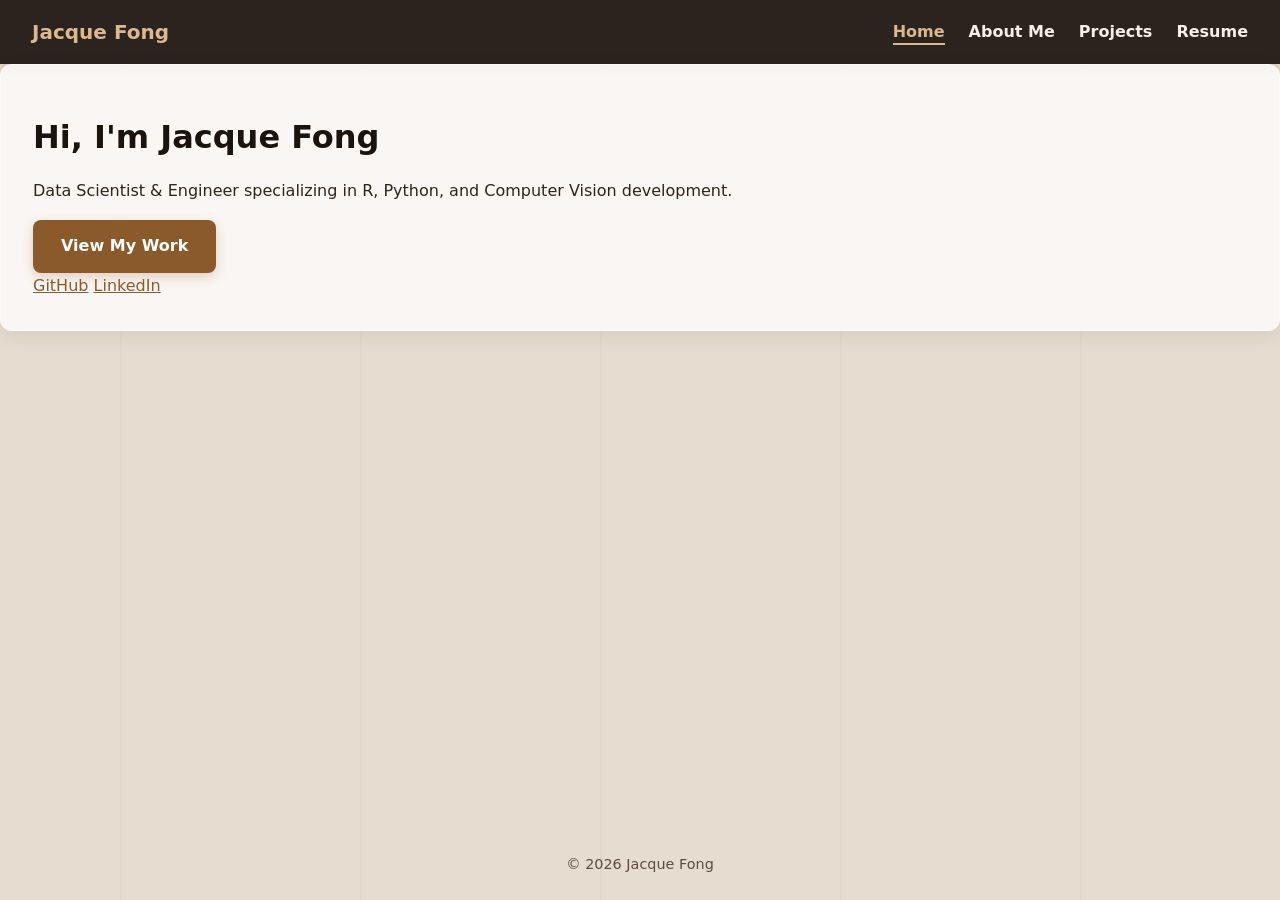
==== index.html @ 7cd5956c "Refactor index.html to use external CSS and improve nav Replaced inline styles with external stylesh" ====
<!DOCTYPE html>
<html lang="en">
<head>
    <meta charset="UTF-8">
    <meta name="viewport" content="width=device-width, initial-scale=1.0">
    <title>Jacque Fong | Portfolio</title>
    <link rel="stylesheet" href="/assets/styles.css">
</head>
<body>
    <nav class="site-nav">
        <a href="/" class="brand">Jacque Fong</a>
        <ul>
            <li><a href="/" aria-current="page">Home</a></li>
            <li><a href="/about.html">About Me</a></li>
            <li><a href="/projects.html">Projects</a></li>
            <li><a href="/resume.html">Resume</a></li>
        </ul>
    </nav>

    <main class="hero-container">
        <div class="card hero">
            <h1>Hi, I'm Jacque Fong</h1>
            <p>Data Scientist &amp; Engineer specializing in R, Python, and Computer Vision development.</p>
            <div class="actions">
                <a href="/projects.html" class="btn">View My Work</a>
                <div class="social-links">
                    <a href="https://github.com/FongJacque" target="_blank" rel="noopener">GitHub</a>
                    <a href="https://www.linkedin.com/in/jacque-j-fong/" target="_blank" rel="noopener">LinkedIn</a>
                </div>
            </div>
        </div>
    </main>

    <footer class="site-footer">© 2026 Jacque Fong</footer>
</body>
</html>
---- assets/styles.css ----
:root {
    --bg-base:       #e6dccf;
    --bg-streak:     #dfd4c5;
    --text:          #2d241e;
    --text-muted:    #5c4d41;
    --heading:       #1a130e;
    --rule:          #baab98;
    --primary:       #8b5a2b;
    --primary-hover: #6e441f;
    --nav-bg:        #2b231d;
    --nav-text:      #f4efe8;
    --nav-accent:    #dcb88f;
    --card-bg:       rgba(255, 255, 255, 0.75);
    --card-border:   rgba(255, 255, 255, 0.5);
    --shadow:        0 6px 20px rgba(45, 36, 30, 0.08);
    --radius:        12px;
    --font:          system-ui, -apple-system, "Segoe UI", Roboto, sans-serif;
}

*, *::before, *::after { box-sizing: border-box; }

body {
    margin: 0;
    min-height: 100vh;
    display: flex;
    flex-direction: column;
    font-family: var(--font);
    color: var(--text);
    line-height: 1.6;
    background: repeating-linear-gradient(
        90deg,
        var(--bg-base),
        var(--bg-base) 120px,
        var(--bg-streak) 121px,
        var(--bg-base) 122px,
        var(--bg-base) 240px
    );
}

main { flex: 1; }

h1, h2, h3 { color: var(--heading); line-height: 1.2; }

a { color: var(--primary); }
a:hover { color: var(--primary-hover); }

img { max-width: 100%; height: auto; }

.site-nav {
    background: var(--nav-bg);
    padding: 1rem 2rem;
    display: flex;
    flex-wrap: wrap;
    justify-content: space-between;
    align-items: center;
    gap: 0.75rem 1.5rem;
    box-shadow: 0 4px 10px rgba(0, 0, 0, 0.1);
}

.site-nav .brand {
    font-size: 1.25rem;
    font-weight: 700;
    color: var(--nav-accent);
    text-decoration: none;
}

.site-nav ul {
    list-style: none;
    margin: 0;
    padding: 0;
    display: flex;
    flex-wrap: wrap;
    gap: 0.5rem 1.5rem;
}

.site-nav ul a {
    color: var(--nav-text);
    text-decoration: none;
    font-weight: 600;
    padding-bottom: 2px;
    border-bottom: 2px solid transparent;
    transition: color 0.2s, border-color 0.2s;
}

.site-nav ul a:hover,
.site-nav ul a[aria-current="page"] {
    color: var(--nav-accent);
    border-bottom-color: var(--nav-accent);
}

.container {
    width: 100%;
    max-width: 800px;
    margin: 2.5rem auto;
    padding: 0 1.5rem;
}

.card {
    background: var(--card-bg);
    border: 1px solid var(--card-border);
    border-radius: var(--radius);
    box-shadow: var(--shadow);
    backdrop-filter: blur(3px);
    padding: 2rem;
}

.btn {
    display: inline-block;
    background: var(--primary);
    color: #fff;
    padding: 0.85rem 1.75rem;
    border-radius: 0.5rem;
    font-weight: 700;
    text-decoration: none;
    box-shadow: 0 4px 12px rgba(139, 90, 43, 0.25);
    transition: background 0.2s, transform 0.2s;
}
.btn:hover { background: var(--primary-hover); color: #fff; transform: translateY(-2px); }

.site-footer {
    text-align: center;
    padding: 1.5rem;
    font-size: 0.9rem;
    color: var(--text-muted);
}

@media (max-width: 600px) {
    .site-nav { padding: 1rem 1.25rem; }
    .container { margin: 1.5rem auto; padding: 0 1rem; }
    .card { padding: 1.5rem; }
}
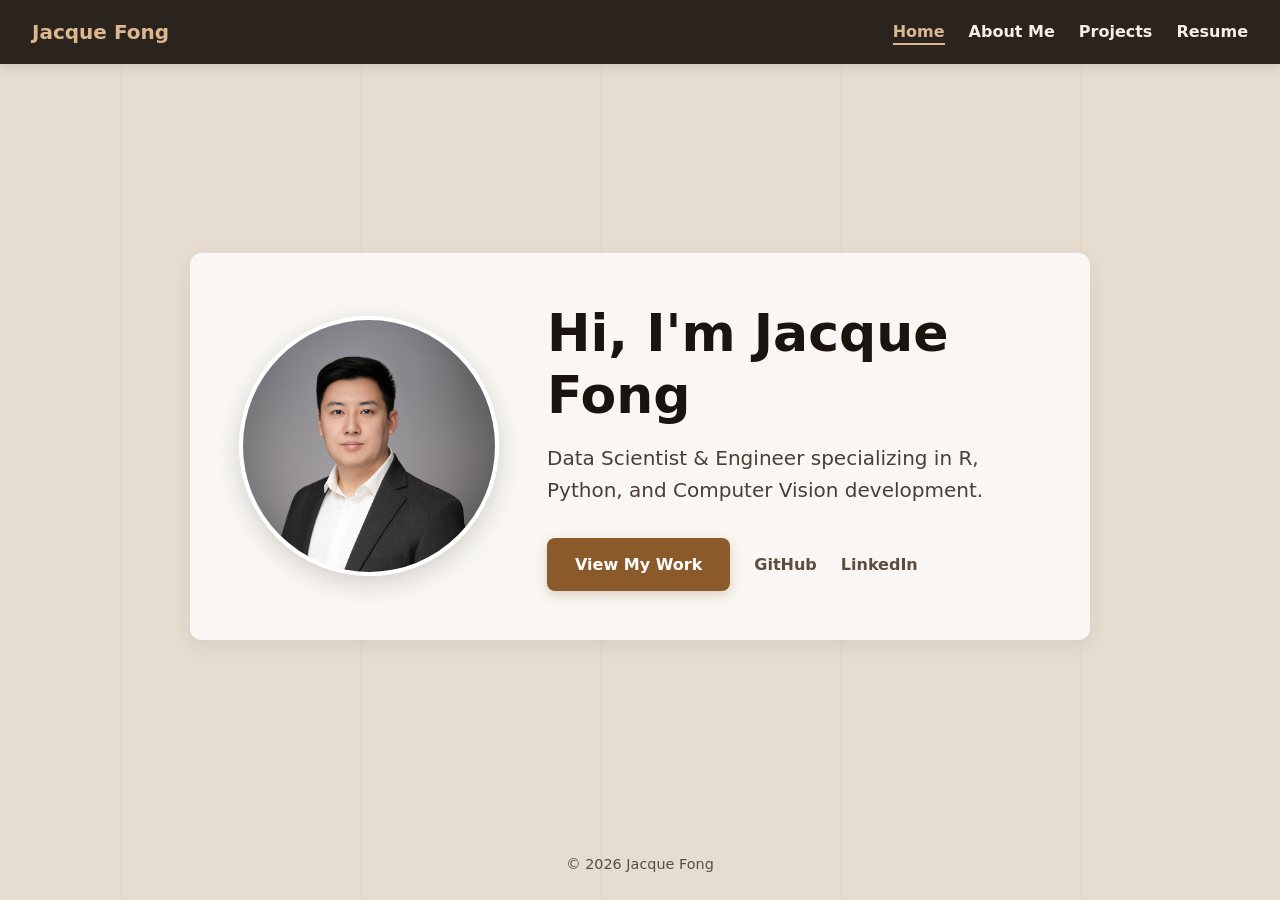
==== commit f2ae8d0f: "Refactor headshot section in index.html" ====
--- a/index.html
+++ b/index.html
@@ -19,13 +19,16 @@
 
     <main class="hero-container">
         <div class="card hero">
-            <h1>Hi, I'm Jacque Fong</h1>
-            <p>Data Scientist &amp; Engineer specializing in R, Python, and Computer Vision development.</p>
-            <div class="actions">
-                <a href="/projects.html" class="btn">View My Work</a>
-                <div class="social-links">
-                    <a href="https://github.com/FongJacque" target="_blank" rel="noopener">GitHub</a>
-                    <a href="https://www.linkedin.com/in/jacque-j-fong/" target="_blank" rel="noopener">LinkedIn</a>
+            <img src="/assets/profile.jpg" alt="Photo of Jacque Fong" class="hero-photo">
+            <div class="hero-text">
+                <h1>Hi, I'm Jacque Fong</h1>
+                <p>Data Scientist &amp; Engineer specializing in R, Python, and Computer Vision development.</p>
+                <div class="actions">
+                    <a href="/projects.html" class="btn">View My Work</a>
+                    <div class="social-links">
+                        <a href="https://github.com/FongJacque" target="_blank" rel="noopener">GitHub</a>
+                        <a href="https://www.linkedin.com/in/jacque-j-fong/" target="_blank" rel="noopener">LinkedIn</a>
+                    </div>
                 </div>
             </div>
         </div>
--- a/assets/styles.css
+++ b/assets/styles.css
@@ -129,3 +129,56 @@
     .container { margin: 1.5rem auto; padding: 0 1rem; }
     .card { padding: 1.5rem; }
 }
+
+.hero-container {
+    display: flex;
+    justify-content: center;
+    align-items: center;
+    padding: 2rem 1rem;
+}
+
+.hero {
+    max-width: 900px;
+    padding: 3rem;
+    display: flex;
+    align-items: center;
+    gap: 3rem;
+}
+
+.hero-photo {
+    flex-shrink: 0;
+    width: 260px;
+    height: 260px;
+    object-fit: cover;
+    object-position: center top;
+    border-radius: 50%;
+    border: 4px solid #fff;
+    box-shadow: 0 8px 24px rgba(45, 36, 30, 0.18);
+}
+
+.hero-text { text-align: left; }
+.hero h1 { font-size: clamp(2.25rem, 5vw, 3.25rem); margin: 0 0 1rem; }
+.hero p  { font-size: 1.25rem; color: #4a3e35; margin: 0 0 2rem; }
+
+.actions {
+    display: flex;
+    align-items: center;
+    flex-wrap: wrap;
+    gap: 1.5rem;
+}
+
+.social-links { display: flex; gap: 1.5rem; }
+.social-links a {
+    color: var(--text-muted);
+    font-weight: 600;
+    text-decoration: none;
+}
+.social-links a:hover { color: var(--primary-hover); }
+
+@media (max-width: 760px) {
+    .hero { flex-direction: column; text-align: center; gap: 1.75rem; padding: 2rem 1.5rem; }
+    .hero-text { text-align: center; }
+    .hero-photo { width: 180px; height: 180px; }
+    .hero p { font-size: 1.1rem; }
+    .actions { flex-direction: column; }
+}
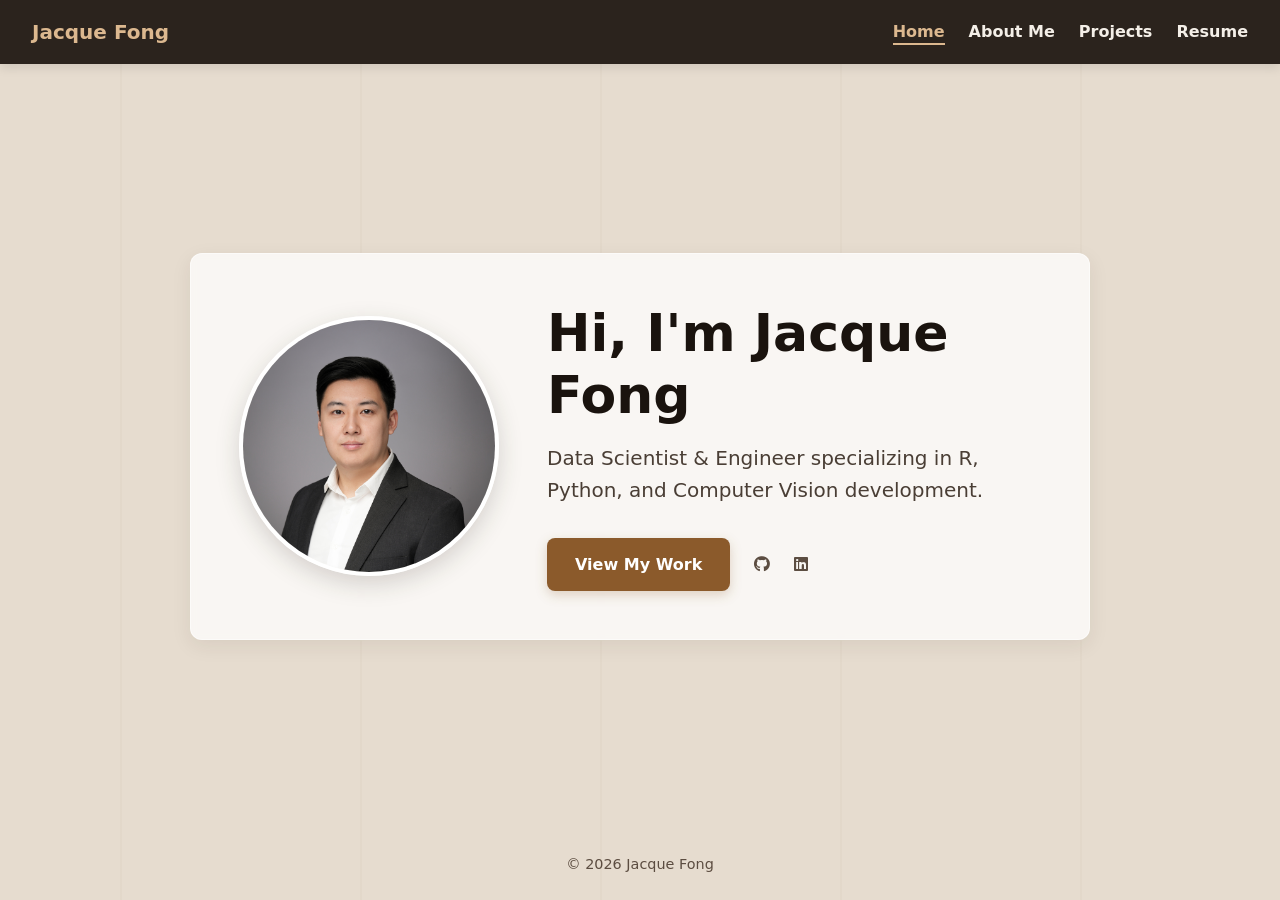
==== commit 31fa9ed9: "Enhance portfolio with Font Awesome and social icons Added Font Awesome stylesheet and updated socia" ====
--- a/index.html
+++ b/index.html
@@ -4,6 +4,7 @@
     <meta charset="UTF-8">
     <meta name="viewport" content="width=device-width, initial-scale=1.0">
     <title>Jacque Fong | Portfolio</title>
+    <link rel="stylesheet" href="https://cdnjs.cloudflare.com/ajax/libs/font-awesome/6.7.2/css/all.min.css">
     <link rel="stylesheet" href="/assets/styles.css">
 </head>
 <body>
@@ -26,8 +27,12 @@
                 <div class="actions">
                     <a href="/projects.html" class="btn">View My Work</a>
                     <div class="social-links">
-                        <a href="https://github.com/FongJacque" target="_blank" rel="noopener">GitHub</a>
-                        <a href="https://www.linkedin.com/in/jacque-j-fong/" target="_blank" rel="noopener">LinkedIn</a>
+                        <a href="https://github.com/FongJacque" target="_blank" rel="noopener" aria-label="GitHub" title="GitHub">
+                            <i class="fa-brands fa-github" aria-hidden="true"></i>
+                        </a>
+                        <a href="https://www.linkedin.com/in/jacque-j-fong/" target="_blank" rel="noopener" aria-label="LinkedIn" title="LinkedIn">
+                            <i class="fa-brands fa-linkedin" aria-hidden="true"></i>
+                        </a>
                     </div>
                 </div>
             </div>
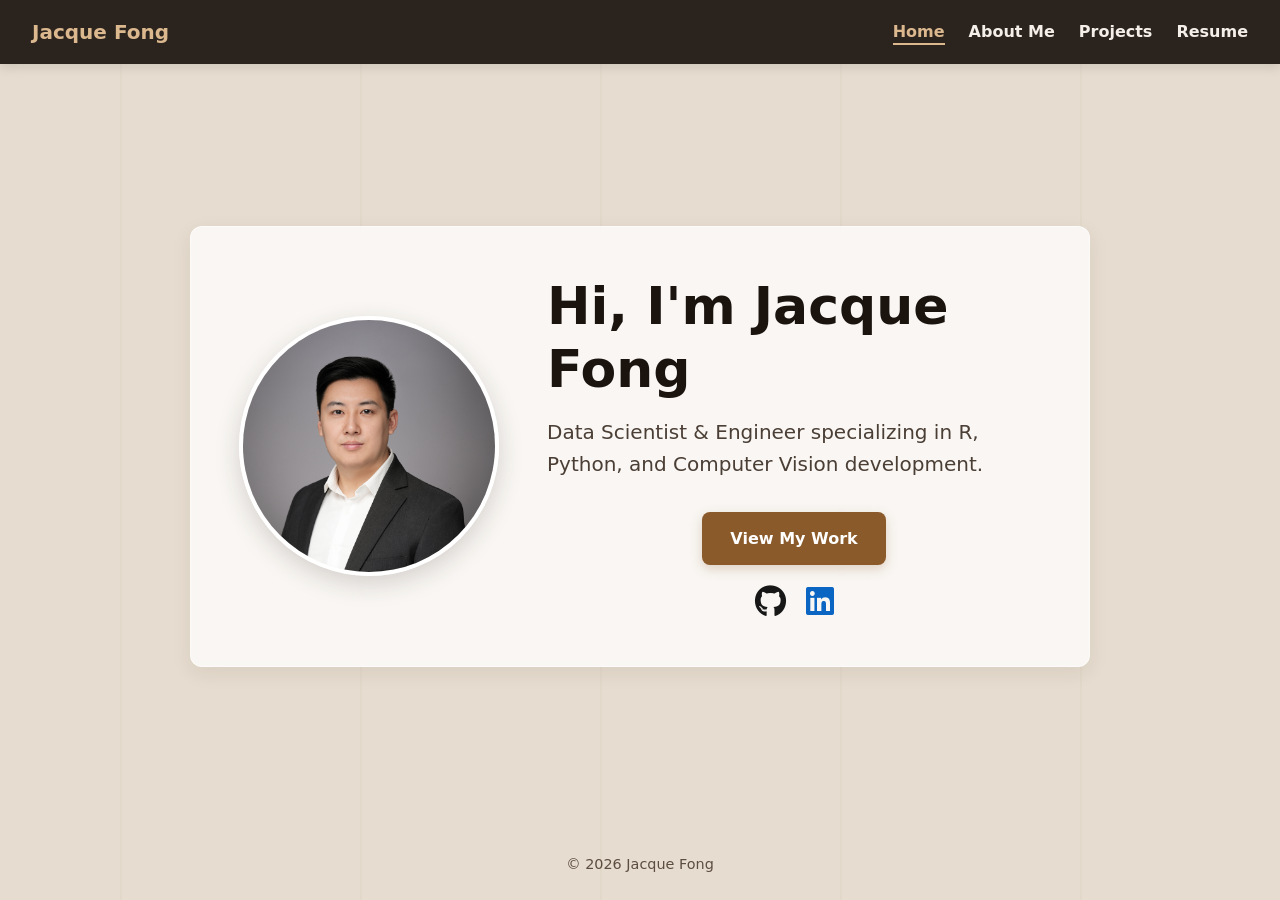
==== commit 9a5674e7: "Update social links and improve HTML structure" ====
--- a/index.html
+++ b/index.html
@@ -27,10 +27,10 @@
                 <div class="actions">
                     <a href="/projects.html" class="btn">View My Work</a>
                     <div class="social-links">
-                        <a href="https://github.com/FongJacque" target="_blank" rel="noopener" aria-label="GitHub" title="GitHub">
+                        <a class="github" href="https://github.com/FongJacque" target="_blank" rel="noopener" aria-label="GitHub" title="GitHub">
                             <i class="fa-brands fa-github" aria-hidden="true"></i>
                         </a>
-                        <a href="https://www.linkedin.com/in/jacque-j-fong/" target="_blank" rel="noopener" aria-label="LinkedIn" title="LinkedIn">
+                        <a class="linkedin" href="https://www.linkedin.com/in/jacque-j-fong/" target="_blank" rel="noopener" aria-label="LinkedIn" title="LinkedIn">
                             <i class="fa-brands fa-linkedin" aria-hidden="true"></i>
                         </a>
                     </div>
--- a/assets/styles.css
+++ b/assets/styles.css
@@ -162,23 +162,25 @@
 
 .actions {
     display: flex;
+    flex-direction: column;
     align-items: center;
-    flex-wrap: wrap;
-    gap: 1.5rem;
+    gap: 1.25rem;
 }
 
-.social-links { display: flex; gap: 1.5rem; }
+.social-links { display: flex; gap: 1.25rem; }
 .social-links a {
-    color: var(--text-muted);
-    font-weight: 600;
+    font-size: 2rem;
+    line-height: 1;
     text-decoration: none;
+    transition: opacity 0.2s, transform 0.2s;
 }
-.social-links a:hover { color: var(--primary-hover); }
+.social-links .github   { color: #181717; }
+.social-links .linkedin { color: #0a66c2; }
+.social-links a:hover   { opacity: 0.75; transform: translateY(-2px); }
 
 @media (max-width: 760px) {
     .hero { flex-direction: column; text-align: center; gap: 1.75rem; padding: 2rem 1.5rem; }
     .hero-text { text-align: center; }
     .hero-photo { width: 180px; height: 180px; }
     .hero p { font-size: 1.1rem; }
-    .actions { flex-direction: column; }
 }
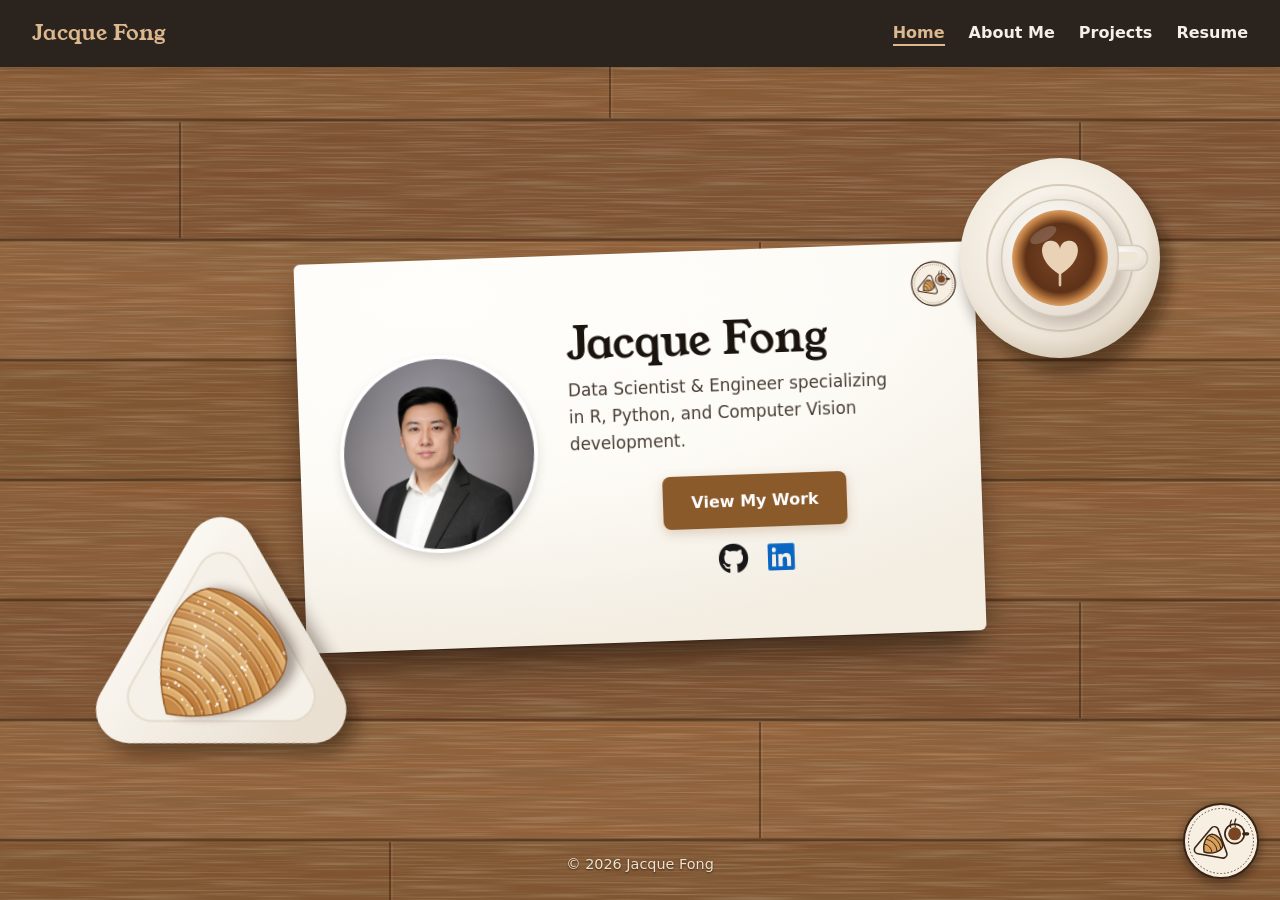
==== commit bd794e2b: "UI Redesign, Demos and About page update" ====
--- a/index.html
+++ b/index.html
@@ -5,6 +5,10 @@
     <meta name="viewport" content="width=device-width, initial-scale=1.0">
     <title>Jacque Fong | Portfolio</title>
     <link rel="stylesheet" href="https://cdnjs.cloudflare.com/ajax/libs/font-awesome/6.7.2/css/all.min.css">
+    <link rel="icon" type="image/svg+xml" href="/assets/emblem.svg">
+    <link rel="preconnect" href="https://fonts.googleapis.com">
+    <link rel="preconnect" href="https://fonts.gstatic.com" crossorigin>
+    <link rel="stylesheet" href="https://fonts.googleapis.com/css2?family=Young+Serif&display=swap">
     <link rel="stylesheet" href="/assets/styles.css">
 </head>
 <body>
@@ -18,24 +22,29 @@
         </ul>
     </nav>
 
-    <main class="hero-container">
-        <div class="card hero">
-            <img src="/assets/profile.jpg" alt="Photo of Jacque Fong" class="hero-photo">
-            <div class="hero-text">
-                <h1>Hi, I'm Jacque Fong</h1>
-                <p>Data Scientist &amp; Engineer specializing in R, Python, and Computer Vision development.</p>
-                <div class="actions">
-                    <a href="/projects.html" class="btn">View My Work</a>
-                    <div class="social-links">
-                        <a class="github" href="https://github.com/FongJacque" target="_blank" rel="noopener" aria-label="GitHub" title="GitHub">
-                            <i class="fa-brands fa-github" aria-hidden="true"></i>
-                        </a>
-                        <a class="linkedin" href="https://www.linkedin.com/in/jacque-j-fong/" target="_blank" rel="noopener" aria-label="LinkedIn" title="LinkedIn">
-                            <i class="fa-brands fa-linkedin" aria-hidden="true"></i>
-                        </a>
+    <main class="desk">
+        <div class="desk-scene">
+            <img class="prop prop-coffee" src="/assets/coffee.svg" alt="">
+            <article class="business-card">
+                <img class="card-emblem" src="/assets/emblem.svg" alt="">
+                <img class="card-photo" src="/assets/profile.jpg" alt="Photo of Jacque Fong">
+                <div class="card-text">
+                    <h1>Jacque Fong</h1>
+                    <p>Data Scientist &amp; Engineer specializing in R, Python, and Computer Vision development.</p>
+                    <div class="actions">
+                        <a href="/projects.html" class="btn">View My Work</a>
+                        <div class="social-links">
+                            <a class="github" href="https://github.com/FongJacque" target="_blank" rel="noopener" aria-label="GitHub" title="GitHub">
+                                <i class="fa-brands fa-github" aria-hidden="true"></i>
+                            </a>
+                            <a class="linkedin" href="https://www.linkedin.com/in/jacque-j-fong/" target="_blank" rel="noopener" aria-label="LinkedIn" title="LinkedIn">
+                                <i class="fa-brands fa-linkedin" aria-hidden="true"></i>
+                            </a>
+                        </div>
                     </div>
                 </div>
-            </div>
+            </article>
+            <img class="prop prop-pastry" src="/assets/sfogliatella.svg" alt="">
         </div>
     </main>
 
--- a/assets/styles.css
+++ b/assets/styles.css
@@ -1,6 +1,13 @@
+/* =========================================================
+   styles.css — shared skeleton for every page
+   Page-specific sections get added below as we build each page.
+   ========================================================= */
+
+/* ---------- 1. Design tokens (the one place colors live) ---------- */
 :root {
+    --wood:          #7d5030;          /* desk color while the wood image loads */
+    --paper:         #fdfbf6;          /* business card + page sheets */
     --bg-base:       #e6dccf;
-    --bg-streak:     #dfd4c5;
     --text:          #2d241e;
     --text-muted:    #5c4d41;
     --heading:       #1a130e;
@@ -15,8 +22,11 @@
     --shadow:        0 6px 20px rgba(45, 36, 30, 0.08);
     --radius:        12px;
     --font:          system-ui, -apple-system, "Segoe UI", Roboto, sans-serif;
-}
-
+    --font-display:  "Young Serif", Georgia, "Times New Roman", serif;
+    --sheet-shadow:  0 1px 2px rgba(0, 0, 0, 0.25), 0 26px 40px -14px rgba(20, 10, 4, 0.65);
+}
+
+/* ---------- 2. Base ---------- */
 *, *::before, *::after { box-sizing: border-box; }
 
 body {
@@ -27,30 +37,43 @@
     font-family: var(--font);
     color: var(--text);
     line-height: 1.6;
-    background: repeating-linear-gradient(
-        90deg,
-        var(--bg-base),
-        var(--bg-base) 120px,
-        var(--bg-streak) 121px,
-        var(--bg-base) 122px,
-        var(--bg-base) 240px
-    );
-}
-
-main { flex: 1; }
+    background: var(--wood) url("/assets/wood.svg") repeat;   /* the wooden desk */
+}
+
+/* Emblem in the bottom-right corner of every page */
+body::after {
+    content: "";
+    position: fixed;
+    right: 20px;
+    bottom: 20px;
+    width: 78px;
+    height: 78px;
+    background: url("/assets/emblem.svg") center / contain no-repeat;
+    filter: drop-shadow(0 4px 6px rgba(20, 10, 4, 0.5));
+    pointer-events: none;
+    z-index: 50;
+}
+
+main { flex: 1; }   /* pushes the footer to the bottom on short pages */
 
 h1, h2, h3 { color: var(--heading); line-height: 1.2; }
+h1, h2 { font-family: var(--font-display); font-weight: 400; }
+
+:focus-visible { outline: 3px solid var(--nav-accent); outline-offset: 3px; }
 
 a { color: var(--primary); }
 a:hover { color: var(--primary-hover); }
 
 img { max-width: 100%; height: auto; }
 
+[hidden] { display: none !important; }   /* the hidden attribute always wins */
+
+/* ---------- 3. Navigation ---------- */
 .site-nav {
     background: var(--nav-bg);
     padding: 1rem 2rem;
     display: flex;
-    flex-wrap: wrap;
+    flex-wrap: wrap;                 /* wraps instead of overflowing on phones */
     justify-content: space-between;
     align-items: center;
     gap: 0.75rem 1.5rem;
@@ -58,8 +81,8 @@
 }
 
 .site-nav .brand {
-    font-size: 1.25rem;
-    font-weight: 700;
+    font-family: var(--font-display);
+    font-size: 1.35rem;
     color: var(--nav-accent);
     text-decoration: none;
 }
@@ -88,11 +111,16 @@
     border-bottom-color: var(--nav-accent);
 }
 
+/* ---------- 4. Shared layout pieces ---------- */
+/* Inner pages: a sheet of paper lying on the desk */
 .container {
-    width: 100%;
-    max-width: 800px;
-    margin: 2.5rem auto;
-    padding: 0 1.5rem;
+    width: calc(100% - 3rem);
+    max-width: 860px;
+    margin: 3rem auto;
+    padding: 2.75rem 3rem;
+    background: var(--paper);
+    border-radius: 4px;
+    box-shadow: var(--sheet-shadow);
 }
 
 .card {
@@ -102,6 +130,14 @@
     box-shadow: var(--shadow);
     backdrop-filter: blur(3px);
     padding: 2rem;
+}
+/* Panels printed on a sheet: quieter than free-standing cards */
+.container .card {
+    background: #fff;
+    border: 1px solid #e9e0d3;
+    border-radius: 8px;
+    box-shadow: 0 1px 3px rgba(45, 36, 30, 0.06);
+    backdrop-filter: none;
 }
 
 .btn {
@@ -117,70 +153,342 @@
 }
 .btn:hover { background: var(--primary-hover); color: #fff; transform: translateY(-2px); }
 
+/* ---------- 5. Footer ---------- */
 .site-footer {
     text-align: center;
     padding: 1.5rem;
     font-size: 0.9rem;
-    color: var(--text-muted);
-}
-
+    color: #f1e2cc;
+    text-shadow: 0 1px 2px rgba(0, 0, 0, 0.6);
+}
+
+/* ---------- 6. Small screens ---------- */
 @media (max-width: 600px) {
     .site-nav { padding: 1rem 1.25rem; }
-    .container { margin: 1.5rem auto; padding: 0 1rem; }
+    .container { width: calc(100% - 1.5rem); margin: 1rem auto; padding: 1.75rem 1.25rem; }
     .card { padding: 1.5rem; }
 }
 
-.hero-container {
+/* Phones: the emblem sits at the bottom of the page instead of floating over content */
+@media (max-width: 760px) {
+    body::after {
+        position: static;
+        align-self: flex-end;
+        width: 56px;
+        height: 56px;
+        margin: 0 14px 14px 0;
+    }
+}
+
+/* =========================================================
+   Page-specific styles go below this line (home, about,
+   projects, resume) as we work through each page.
+   ========================================================= */
+
+/* ---------- Home page (index.html): a business card on the desk ---------- */
+.desk {
     display: flex;
     justify-content: center;
     align-items: center;
-    padding: 2rem 1rem;
-}
-
-.hero {
-    max-width: 900px;
-    padding: 3rem;
-    display: flex;
+    padding: 6rem 1.5rem;
+    overflow: hidden;                 /* props can run off the edge of the desk */
+}
+
+.desk-scene { position: relative; width: min(680px, 100%); }
+
+.business-card {
+    position: relative;
+    z-index: 1;
+    aspect-ratio: 7 / 4;              /* a real 3.5 x 2 in card */
+    display: grid;
+    grid-template-columns: auto 1fr;
     align-items: center;
-    gap: 3rem;
-}
-
-.hero-photo {
-    flex-shrink: 0;
-    width: 260px;
-    height: 260px;
+    gap: 2.25rem;
+    padding: 2.5rem 2.75rem;
+    background:
+        radial-gradient(120% 90% at 20% 10%, #fffefb 0%, var(--paper) 55%, #f3ede2 100%);
+    border-radius: 6px;
+    box-shadow: 0 1px 1px rgba(0, 0, 0, 0.25), 0 22px 34px -10px rgba(20, 10, 4, 0.7);
+    transform: rotate(-2deg);
+    animation: card-land 0.7s cubic-bezier(.2, .8, .3, 1) both;
+}
+
+@keyframes card-land {
+    from { opacity: 0; transform: translateY(-28px) rotate(-7deg); }
+    to   { opacity: 1; transform: rotate(-2deg); }
+}
+
+.card-emblem { position: absolute; top: 1.1rem; right: 1.1rem; width: 46px; }
+
+.card-photo {
+    width: 190px;
+    height: 190px;
     object-fit: cover;
     object-position: center top;
     border-radius: 50%;
-    border: 4px solid #fff;
-    box-shadow: 0 8px 24px rgba(45, 36, 30, 0.18);
-}
-
-.hero-text { text-align: left; }
-.hero h1 { font-size: clamp(2.25rem, 5vw, 3.25rem); margin: 0 0 1rem; }
-.hero p  { font-size: 1.25rem; color: #4a3e35; margin: 0 0 2rem; }
+    box-shadow: 0 0 0 4px #fff, 0 6px 14px rgba(45, 36, 30, 0.25);
+}
+
+.card-text { text-align: left; }
+.card-text h1 { font-size: clamp(2rem, 4.5vw, 2.75rem); margin: 0 0 0.4rem; }
+.card-text p  { margin: 0 0 1.4rem; font-size: 1.05rem; color: #4a3e35; max-width: 30ch; }
 
 .actions {
     display: flex;
     flex-direction: column;
-    align-items: center;
-    gap: 1.25rem;
+    align-items: center;              /* button and icons centered under the text */
+    gap: 1rem;
 }
 
 .social-links { display: flex; gap: 1.25rem; }
 .social-links a {
-    font-size: 2rem;
+    font-size: 1.9rem;
     line-height: 1;
     text-decoration: none;
     transition: opacity 0.2s, transform 0.2s;
 }
-.social-links .github   { color: #181717; }
-.social-links .linkedin { color: #0a66c2; }
+.social-links .github   { color: #181717; }   /* GitHub's brand black */
+.social-links .linkedin { color: #0a66c2; }   /* LinkedIn's brand blue */
 .social-links a:hover   { opacity: 0.75; transform: translateY(-2px); }
 
+/* Desk props (decorative) */
+.prop { position: absolute; z-index: 2; pointer-events: none; user-select: none; }
+.prop-coffee { width: 250px; top: -120px; right: -205px; }
+.prop-pastry { width: 310px; bottom: -150px; left: -235px; transform: rotate(-8deg); }
+
+@media (prefers-reduced-motion: reduce) {
+    .business-card { animation: none; }
+}
+
+/* Phones and small tablets: card stands upright, props peek in from the corners */
 @media (max-width: 760px) {
-    .hero { flex-direction: column; text-align: center; gap: 1.75rem; padding: 2rem 1.5rem; }
-    .hero-text { text-align: center; }
-    .hero-photo { width: 180px; height: 180px; }
-    .hero p { font-size: 1.1rem; }
-}
+    .desk { padding: 5rem 1rem 6rem; }
+    .business-card {
+        aspect-ratio: auto;
+        grid-template-columns: 1fr;
+        justify-items: center;
+        gap: 1.25rem;
+        padding: 2.25rem 1.5rem 2rem;
+        transform: none;
+        animation-name: card-land-flat;
+    }
+    @keyframes card-land-flat { from { opacity: 0; transform: translateY(-20px); } to { opacity: 1; transform: none; } }
+    .card-photo { width: 150px; height: 150px; }
+    .card-text, .card-text p { text-align: center; margin-left: auto; margin-right: auto; }
+    .prop { z-index: 0; }
+    .prop-coffee { width: 150px; top: -78px; right: -48px; }
+    .prop-pastry { width: 180px; bottom: -92px; left: -60px; }
+}
+
+/* ---------- Projects page (projects.html) ---------- */
+.projects-page h1 { text-align: center; margin-bottom: 0.5rem; }
+.projects-page .subtitle { text-align: center; color: var(--text-muted); margin: 0 0 1.5rem; }
+
+.project-section h2 {
+    margin-top: 2.5rem;
+    padding-bottom: 0.5rem;
+    border-bottom: 2px solid var(--rule);
+    color: #4a3e35;
+}
+
+.project-list { list-style: none; padding: 0; margin: 0; }
+.project-list li { margin: 1rem 0; }
+
+.project-card {
+    display: block;
+    padding: 1.25rem 1.5rem;
+    color: var(--text);
+    text-decoration: none;
+    transition: transform 0.2s, box-shadow 0.2s;
+}
+.project-card:hover {
+    color: var(--text);
+    transform: translateY(-3px);
+    box-shadow: 0 12px 28px rgba(45, 36, 30, 0.14);
+}
+
+.project-head {
+    display: flex;
+    justify-content: space-between;
+    align-items: baseline;
+    flex-wrap: wrap;
+    gap: 0.25rem 1rem;
+}
+.project-head h3 { margin: 0; font-size: 1.2rem; color: var(--primary); }
+.project-head time { font-size: 0.85rem; color: var(--text-muted); white-space: nowrap; }
+.project-card p { margin: 0.5rem 0 0.75rem; color: #4a3e35; }
+
+.tags { display: flex; flex-wrap: wrap; gap: 0.4rem; }
+.tag {
+    font-size: 0.78rem;
+    font-weight: 600;
+    padding: 0.2rem 0.6rem;
+    border-radius: 999px;
+    background: rgba(139, 90, 43, 0.12);
+    color: var(--primary-hover);
+}
+
+.coming-soon, .loading { color: var(--text-muted); font-style: italic; }
+
+/* ---------- About page (about.html) ---------- */
+.about-page h1 { text-align: center; margin-bottom: 1.5rem; }
+.about-intro p { font-size: 1.1rem; color: #3d3128; margin: 0 0 1rem; }
+.about-intro p:last-child { margin-bottom: 0; }
+
+.about-block { margin-top: 2.5rem; }
+.about-block h2 {
+    padding-bottom: 0.5rem;
+    border-bottom: 2px solid var(--rule);
+    color: #4a3e35;
+}
+
+/* Vertical timeline */
+.timeline { list-style: none; margin: 1.5rem 0 0; padding: 0 0 0 1.5rem; border-left: 2px solid var(--rule); }
+.timeline li { position: relative; padding-bottom: 1.5rem; }
+.timeline li:last-child { padding-bottom: 0; }
+.timeline li::before {
+    content: "";
+    position: absolute;
+    left: calc(-1.5rem - 7px);
+    top: 0.35rem;
+    width: 12px; height: 12px;
+    border-radius: 50%;
+    background: var(--primary);
+    border: 2px solid var(--bg-base);
+}
+.timeline .when { font-size: 0.85rem; font-weight: 700; color: var(--primary); }
+.timeline h3 { margin: 0.2rem 0 0.3rem; font-size: 1.1rem; }
+.timeline p { margin: 0; color: #4a3e35; }
+
+.about-cta { margin-top: 2.5rem; text-align: center; }
+.about-cta h2 { margin-top: 0; }
+.about-cta p { color: #4a3e35; }
+.cta-row { display: flex; justify-content: center; flex-wrap: wrap; gap: 1rem; margin-top: 1.25rem; }
+
+/* ---------- Single project page (project.html) ---------- */
+.back-link { display: inline-block; margin-bottom: 1rem; font-weight: 600; text-decoration: none; }
+
+.project-header h1 { margin: 0 0 0.5rem; }
+.project-header p  { margin: 0 0 0.75rem; font-size: 1.1rem; color: #4a3e35; }
+.source-btn { margin-top: 1.25rem; }
+
+.btn-outline {
+    background: transparent;
+    color: var(--primary);
+    border: 2px solid var(--primary);
+    box-shadow: none;
+}
+.btn-outline:hover { background: var(--primary); color: #fff; }
+button.btn { font: inherit; font-weight: 700; cursor: pointer; border: none; }
+button.btn.btn-outline { border: 2px solid var(--primary); }
+button.btn:disabled { opacity: 0.6; cursor: wait; transform: none; }
+
+.project-block { margin-top: 2rem; }
+.project-block h2 { margin-top: 0; }
+.project-block h3 { margin: 1.75rem 0 0.5rem; font-size: 1.05rem; }
+
+.activity-summary { margin-top: 0; color: var(--text-muted); }
+
+/* Contribution grid */
+.grid-scroll { overflow-x: auto; padding-bottom: 0.25rem; }
+.grid-months {
+    display: grid;
+    gap: 0;
+    font-size: 0.72rem;
+    color: var(--text-muted);
+    height: 1.1rem;
+    width: max-content;
+}
+.grid-months span { white-space: nowrap; }
+.activity-grid {
+    display: grid;
+    grid-template-rows: repeat(7, 10px);
+    grid-auto-flow: column;
+    grid-auto-columns: 10px;
+    gap: 3px;
+    width: max-content;
+}
+.day { display: inline-block; width: 10px; height: 10px; border-radius: 2px; }
+.level-0 { background: rgba(45, 36, 30, 0.08); }
+.level-1 { background: #dcb88f; }
+.level-2 { background: #b8834f; }
+.level-3 { background: #8b5a2b; }
+.level-4 { background: #4e3016; }
+.grid-legend {
+    display: flex;
+    align-items: center;
+    justify-content: flex-end;
+    gap: 3px;
+    margin-top: 0.5rem;
+    font-size: 0.75rem;
+    color: var(--text-muted);
+}
+
+/* Commit list */
+.commit-list { list-style: none; margin: 0; padding: 0; }
+.commit-list li {
+    display: flex;
+    justify-content: space-between;
+    align-items: baseline;
+    flex-wrap: wrap;
+    gap: 0.25rem 1rem;
+    padding: 0.6rem 0;
+    border-top: 1px solid rgba(45, 36, 30, 0.1);
+}
+.commit-msg { flex: 1 1 18rem; }
+.commit-meta { display: flex; gap: 0.75rem; font-size: 0.85rem; color: var(--text-muted); white-space: nowrap; }
+.commit-meta a { font-family: ui-monospace, Consolas, monospace; }
+
+/* Demo */
+.demo-note { color: #4a3e35; margin-top: 0; }
+.demo-note code { background: rgba(45, 36, 30, 0.08); padding: 0.1rem 0.35rem; border-radius: 4px; }
+.demo-controls { display: flex; align-items: center; flex-wrap: wrap; gap: 0.75rem 1rem; margin: 1.25rem 0; }
+.demo-status { color: var(--text-muted); font-size: 0.95rem; }
+.demo-output {
+    background: #1f1a16;
+    color: #efe7dc;
+    font: 0.85rem/1.5 ui-monospace, Consolas, "Courier New", monospace;
+    padding: 1rem;
+    border-radius: 8px;
+    max-height: 420px;
+    overflow: auto;
+    white-space: pre;
+    margin: 0;
+}
+.demo-output .stderr { color: #f2a68a; }
+.demo-plots { display: grid; justify-items: center; gap: 1rem; margin-top: 1rem; }
+.demo-plots img { max-width: 100%; background: #fff; border-radius: 8px; box-shadow: var(--shadow); }   /* natural size, never wider than the card */
+
+/* ---------- Resume page (resume.html) ---------- */
+.resume-page { text-align: center; }
+.resume-page h1 { margin-bottom: 0.5rem; }
+.resume-page .subtitle { color: var(--text-muted); margin: 0 0 2rem; font-size: 1.1rem; }
+
+.resume-preview {
+    position: relative;
+    display: inline-block;
+    max-width: 650px;
+    border-radius: 8px;
+    overflow: hidden;
+    box-shadow: 0 12px 30px rgba(45, 36, 30, 0.15);
+    transition: transform 0.3s, box-shadow 0.3s;
+}
+.resume-preview:hover {
+    transform: translateY(-5px);
+    box-shadow: 0 18px 40px rgba(45, 36, 30, 0.25);
+}
+.resume-preview img { display: block; width: 100%; border: 1px solid rgba(0, 0, 0, 0.05); }
+
+/* "Click to download" bar that slides in on hover (desktop) */
+.resume-preview::after {
+    content: "⬇  Click to download PDF";
+    position: absolute;
+    left: 0; right: 0; bottom: 0;
+    padding: 14px;
+    background: rgba(139, 90, 43, 0.95);
+    color: #fff;
+    font-weight: 700;
+    opacity: 0;
+    transition: opacity 0.3s;
+}
+.resume-preview:hover::after { opacity: 1; }
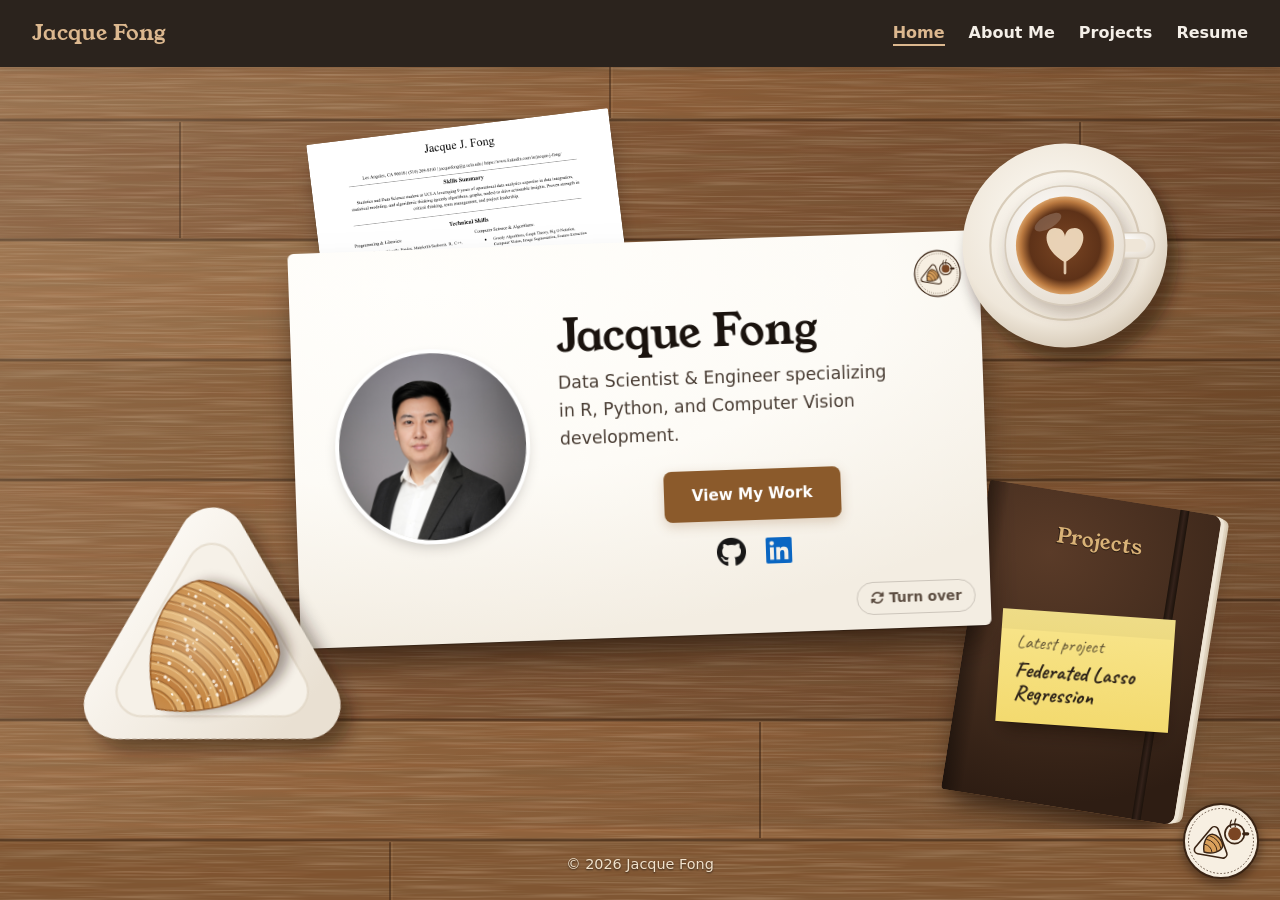
==== commit 251ee24f: "Update Main Page with animations and details" ====
--- a/index.html
+++ b/index.html
@@ -8,7 +8,7 @@
     <link rel="icon" type="image/svg+xml" href="/assets/emblem.svg">
     <link rel="preconnect" href="https://fonts.googleapis.com">
     <link rel="preconnect" href="https://fonts.gstatic.com" crossorigin>
-    <link rel="stylesheet" href="https://fonts.googleapis.com/css2?family=Young+Serif&display=swap">
+    <link rel="stylesheet" href="https://fonts.googleapis.com/css2?family=Caveat:wght@500;700&family=Young+Serif&display=swap">
     <link rel="stylesheet" href="/assets/styles.css">
 </head>
 <body>
@@ -24,30 +24,139 @@
 
     <main class="desk">
         <div class="desk-scene">
-            <img class="prop prop-coffee" src="/assets/coffee.svg" alt="">
-            <article class="business-card">
-                <img class="card-emblem" src="/assets/emblem.svg" alt="">
-                <img class="card-photo" src="/assets/profile.jpg" alt="Photo of Jacque Fong">
-                <div class="card-text">
-                    <h1>Jacque Fong</h1>
-                    <p>Data Scientist &amp; Engineer specializing in R, Python, and Computer Vision development.</p>
-                    <div class="actions">
-                        <a href="/projects.html" class="btn">View My Work</a>
-                        <div class="social-links">
-                            <a class="github" href="https://github.com/FongJacque" target="_blank" rel="noopener" aria-label="GitHub" title="GitHub">
-                                <i class="fa-brands fa-github" aria-hidden="true"></i>
-                            </a>
-                            <a class="linkedin" href="https://www.linkedin.com/in/jacque-j-fong/" target="_blank" rel="noopener" aria-label="LinkedIn" title="LinkedIn">
-                                <i class="fa-brands fa-linkedin" aria-hidden="true"></i>
-                            </a>
+
+            <!-- Things on the desk that are also links -->
+            <a class="desk-resume" href="/resume.html" aria-label="Resume">
+                <img src="/assets/resume-preview.png" alt="">
+            </a>
+            <a class="desk-notebook" href="/projects.html" aria-label="All projects">
+                <span class="notebook-title">Projects</span>
+            </a>
+            <a class="sticky-note" id="latest-note" href="/projects.html" hidden>
+                <span class="note-label">Latest project</span>
+                <span class="note-name" id="latest-name"></span>
+                <span class="note-date" id="latest-date"></span>
+            </a>
+
+            <!-- Decorative props -->
+            <div class="prop prop-coffee" aria-hidden="true">
+                <img src="/assets/coffee.svg" alt="">
+                <svg class="steam" viewBox="0 0 100 100">
+                    <path d="M40 70 C 30 55, 50 45, 40 30 S 45 10, 38 0"/>
+                    <path d="M55 72 C 65 58, 45 46, 56 32 S 50 12, 58 2"/>
+                    <path d="M48 75 C 40 62, 58 50, 48 36 S 54 16, 46 6"/>
+                </svg>
+            </div>
+            <img class="prop prop-pastry" src="/assets/sfogliatella.svg" alt="" aria-hidden="true">
+
+            <!-- The business card: front and back -->
+            <div class="card-wrap">
+                <div class="card-flipper" id="card">
+                    <article class="business-card card-front" aria-label="Business card, front">
+                        <img class="card-emblem" src="/assets/emblem.svg" alt="">
+                        <img class="card-photo" src="/assets/profile.jpg" alt="Photo of Jacque Fong">
+                        <div class="card-text">
+                            <h1>Jacque Fong</h1>
+                            <p>Data Scientist &amp; Engineer specializing in R, Python, and Computer Vision development.</p>
+                            <div class="actions">
+                                <a href="/projects.html" class="btn">View My Work</a>
+                                <div class="social-links">
+                                    <a class="github" href="https://github.com/FongJacque" target="_blank" rel="noopener" aria-label="GitHub" title="GitHub">
+                                        <i class="fa-brands fa-github" aria-hidden="true"></i>
+                                    </a>
+                                    <a class="linkedin" href="https://www.linkedin.com/in/jacque-j-fong/" target="_blank" rel="noopener" aria-label="LinkedIn" title="LinkedIn">
+                                        <i class="fa-brands fa-linkedin" aria-hidden="true"></i>
+                                    </a>
+                                </div>
+                            </div>
                         </div>
-                    </div>
+                        <button class="flip-btn" type="button" data-flip>
+                            <i class="fa-solid fa-rotate" aria-hidden="true"></i> Turn over
+                        </button>
+                    </article>
+
+                    <article class="business-card card-back" aria-label="Business card, back" inert>
+                        <img class="card-emblem" src="/assets/emblem.svg" alt="">
+                        <div class="back-text">
+                            <h2>A little more about me</h2>
+                            <p>I study Statistics and Data Science at UCLA, after nine years as an intelligence
+                                analyst in the U.S. Army. I like turning messy data into clear answers, mostly in R and Python.</p>
+                            <p class="currently"><strong>Currently:</strong> open to internships and entry-level roles
+                                in data science, analytics, and statistics.</p>
+                            <div class="back-links">
+                                <a class="btn" href="/about.html">About me</a>
+                                <a class="btn btn-outline" href="/resume.html">Resume</a>
+                            </div>
+                        </div>
+                        <button class="flip-btn" type="button" data-flip>
+                            <i class="fa-solid fa-rotate" aria-hidden="true"></i> Turn back
+                        </button>
+                    </article>
                 </div>
-            </article>
-            <img class="prop prop-pastry" src="/assets/sfogliatella.svg" alt="">
+            </div>
         </div>
     </main>
 
     <footer class="site-footer">© 2026 Jacque Fong</footer>
+
+    <script>
+    // ---------- Flip the business card ----------
+    (function () {
+        const card  = document.getElementById("card");
+        const front = card.querySelector(".card-front");
+        const back  = card.querySelector(".card-back");
+        card.querySelectorAll("[data-flip]").forEach(btn => btn.addEventListener("click", () => {
+            const flipped = card.classList.toggle("flipped");
+            // Only the face you can see can be clicked or tabbed into
+            front.inert = flipped;
+            back.inert = !flipped;
+            (flipped ? back : front).querySelector("[data-flip]").focus({ preventScroll: true });
+        }));
+    })();
+
+    // ---------- Sticky note: the most recently updated project ----------
+    (async function () {
+        const note = document.getElementById("latest-note");
+        function timeAgo(iso) {
+            const days = Math.floor((Date.now() - new Date(iso)) / 86400000);
+            if (days < 1) return "today";
+            if (days < 2) return "yesterday";
+            if (days < 30) return `${days} days ago`;
+            const months = Math.floor(days / 30);
+            return months < 12 ? `${months} month${months > 1 ? "s" : ""} ago` : "over a year ago";
+        }
+        async function lastCommit(repo, path) {
+            const res = await fetch(`https://api.github.com/repos/${repo}/commits?path=${encodeURIComponent(path)}&per_page=1`);
+            if (!res.ok) return null;
+            const list = await res.json();
+            return list.length ? list[0].commit.committer.date : null;
+        }
+        try {
+            const config = await (await fetch("/assets/projects.json")).json();
+            if (!config.projects.length) return;
+
+            // Same 30-minute cache the Projects page uses, so this rarely calls GitHub
+            let dates = null;
+            try {
+                const saved = JSON.parse(sessionStorage.getItem("project-dates-v1"));
+                if (saved && Date.now() - saved.time < 30 * 60000) dates = saved.dates;
+            } catch (e) {}
+            if (!dates) {
+                dates = {};
+                await Promise.all(config.projects.map(async p => {
+                    const found = await Promise.all([p.path, ...(p.previousPaths || [])].map(path => lastCommit(config.repo, path).catch(() => null)));
+                    dates[p.id] = found.filter(Boolean).sort().pop() || null;
+                }));
+                try { if (Object.values(dates).some(Boolean)) sessionStorage.setItem("project-dates-v1", JSON.stringify({ time: Date.now(), dates })); } catch (e) {}
+            }
+
+            const latest = [...config.projects].sort((a, b) => (dates[b.id] || "").localeCompare(dates[a.id] || ""))[0];
+            document.getElementById("latest-name").textContent = latest.name;
+            document.getElementById("latest-date").textContent = dates[latest.id] ? `updated ${timeAgo(dates[latest.id])}` : "";
+            note.href = `/project.html?id=${encodeURIComponent(latest.id)}`;
+            note.hidden = false;
+        } catch (e) { /* no note if projects can't load */ }
+    })();
+    </script>
 </body>
 </html>
--- a/assets/styles.css
+++ b/assets/styles.css
@@ -190,39 +190,64 @@
     display: flex;
     justify-content: center;
     align-items: center;
-    padding: 6rem 1.5rem;
-    overflow: hidden;                 /* props can run off the edge of the desk */
-}
-
-.desk-scene { position: relative; width: min(680px, 100%); }
+    padding: 7rem 1.5rem 8rem;
+    overflow: hidden;                 /* things can run off the edge of the desk */
+    /* soft window light from the upper left */
+    background: linear-gradient(118deg, rgba(255, 238, 210, 0.16) 0%, rgba(255, 238, 210, 0) 42%, rgba(20, 10, 4, 0.22) 100%);
+}
+
+/* Everything in the scene is sized from the scene's width (cqw), so it scales with the screen */
+.desk-scene {
+    position: relative;
+    width: clamp(300px, 54vw, 900px);
+    container-type: inline-size;
+}
+
+/* --- The card: wrapper tilts it and lands it; flipper turns it over --- */
+.card-wrap {
+    position: relative;
+    z-index: 2;
+    perspective: 1600px;
+    transform: rotate(-2deg);
+    animation: card-land 0.7s cubic-bezier(.2, .8, .3, 1) both;
+}
+@keyframes card-land {
+    from { opacity: 0; transform: translateY(-28px) rotate(-7deg); }
+    to   { opacity: 1; transform: rotate(-2deg); }
+}
+
+.card-flipper {
+    display: grid;
+    transform-style: preserve-3d;
+    transition: transform 0.75s cubic-bezier(.4, .1, .2, 1);
+}
+.card-flipper.flipped { transform: rotateY(180deg); }
 
 .business-card {
+    grid-area: 1 / 1;                 /* front and back occupy the same spot */
     position: relative;
-    z-index: 1;
     aspect-ratio: 7 / 4;              /* a real 3.5 x 2 in card */
+    backface-visibility: hidden;
+    -webkit-backface-visibility: hidden;
+    padding: 6cqw 6.5cqw;
+    background: radial-gradient(120% 90% at 20% 10%, #fffefb 0%, var(--paper) 55%, #f3ede2 100%);
+    border-radius: 6px;
+    box-shadow: 0 1px 1px rgba(0, 0, 0, 0.25), 0 22px 34px -10px rgba(20, 10, 4, 0.7);
+}
+.card-back { transform: rotateY(180deg); }
+
+.card-front {
     display: grid;
     grid-template-columns: auto 1fr;
     align-items: center;
-    gap: 2.25rem;
-    padding: 2.5rem 2.75rem;
-    background:
-        radial-gradient(120% 90% at 20% 10%, #fffefb 0%, var(--paper) 55%, #f3ede2 100%);
-    border-radius: 6px;
-    box-shadow: 0 1px 1px rgba(0, 0, 0, 0.25), 0 22px 34px -10px rgba(20, 10, 4, 0.7);
-    transform: rotate(-2deg);
-    animation: card-land 0.7s cubic-bezier(.2, .8, .3, 1) both;
-}
-
-@keyframes card-land {
-    from { opacity: 0; transform: translateY(-28px) rotate(-7deg); }
-    to   { opacity: 1; transform: rotate(-2deg); }
-}
-
-.card-emblem { position: absolute; top: 1.1rem; right: 1.1rem; width: 46px; }
+    gap: 5cqw;
+}
+
+.card-emblem { position: absolute; top: 2.6cqw; right: 2.6cqw; width: 7cqw; min-width: 38px; }
 
 .card-photo {
-    width: 190px;
-    height: 190px;
+    width: 27cqw;
+    height: 27cqw;
     object-fit: cover;
     object-position: center top;
     border-radius: 50%;
@@ -230,19 +255,15 @@
 }
 
 .card-text { text-align: left; }
-.card-text h1 { font-size: clamp(2rem, 4.5vw, 2.75rem); margin: 0 0 0.4rem; }
-.card-text p  { margin: 0 0 1.4rem; font-size: 1.05rem; color: #4a3e35; max-width: 30ch; }
-
-.actions {
-    display: flex;
-    flex-direction: column;
-    align-items: center;              /* button and icons centered under the text */
-    gap: 1rem;
-}
+.card-text h1 { font-size: clamp(2rem, 6.4cqw, 3.6rem); margin: 0 0 0.4rem; }
+.card-text p  { margin: 0 0 1.4rem; font-size: clamp(1rem, 2.5cqw, 1.35rem); color: #4a3e35; max-width: 30ch; }
+.card-front .btn { font-size: clamp(0.95rem, 2.2cqw, 1.15rem); }
+
+.actions { display: flex; flex-direction: column; align-items: center; gap: 1rem; }
 
 .social-links { display: flex; gap: 1.25rem; }
 .social-links a {
-    font-size: 1.9rem;
+    font-size: clamp(1.75rem, 4.3cqw, 2.4rem);
     line-height: 1;
     text-decoration: none;
     transition: opacity 0.2s, transform 0.2s;
@@ -251,33 +272,178 @@
 .social-links .linkedin { color: #0a66c2; }   /* LinkedIn's brand blue */
 .social-links a:hover   { opacity: 0.75; transform: translateY(-2px); }
 
-/* Desk props (decorative) */
-.prop { position: absolute; z-index: 2; pointer-events: none; user-select: none; }
-.prop-coffee { width: 250px; top: -120px; right: -205px; }
-.prop-pastry { width: 310px; bottom: -150px; left: -235px; transform: rotate(-8deg); }
+.flip-btn {
+    position: absolute;
+    right: 2.2cqw;
+    bottom: 2cqw;
+    font: inherit;
+    font-size: 0.85rem;
+    font-weight: 600;
+    color: var(--text-muted);
+    background: transparent;
+    border: 1px solid rgba(45, 36, 30, 0.2);
+    border-radius: 999px;
+    padding: 0.3rem 0.8rem;
+    cursor: pointer;
+    transition: color 0.2s, border-color 0.2s, background 0.2s;
+}
+.flip-btn:hover { color: var(--primary); border-color: var(--primary); background: rgba(139, 90, 43, 0.06); }
+
+.card-back { display: flex; align-items: center; }
+.back-text { max-width: 78%; }
+.back-text h2 { font-size: clamp(1.5rem, 4.2cqw, 2.3rem); margin: 0 0 0.75rem; }
+.back-text p  { margin: 0 0 0.9rem; font-size: clamp(0.98rem, 2.3cqw, 1.25rem); color: #4a3e35; }
+.back-text .currently strong { color: var(--primary); }
+.back-links { display: flex; flex-wrap: wrap; gap: 0.75rem; margin-top: 1.25rem; }
+.back-links .btn { padding: 0.65rem 1.4rem; }
+
+/* --- Desk objects that are links --- */
+.desk-resume {
+    position: absolute;
+    z-index: 1;
+    width: 44cqw;
+    top: -17cqw;
+    left: 5cqw;
+    transform: rotate(-7deg);
+    transition: transform 0.25s;
+}
+.desk-resume img {
+    display: block;
+    width: 100%;
+    background: #fff;
+    border-radius: 2px;
+    box-shadow: 0 1px 1px rgba(0, 0, 0, 0.2), 0 14px 22px -8px rgba(20, 10, 4, 0.6);
+}
+.desk-resume:hover, .desk-resume:focus-visible { transform: rotate(-7deg) translateY(-12px); }
+
+.desk-notebook {
+    position: absolute;
+    z-index: 1;
+    width: 34cqw;
+    aspect-ratio: 3 / 4;
+    right: -31cqw;
+    bottom: -25cqw;
+    transform: rotate(9deg);
+    display: flex;
+    align-items: flex-start;
+    justify-content: center;
+    padding-top: 4cqw;
+    text-decoration: none;
+    border-radius: 4px 10px 10px 4px;
+    background:
+        linear-gradient(90deg, rgba(0, 0, 0, 0.35) 0, rgba(0, 0, 0, 0) 9%),          /* spine shading */
+        radial-gradient(120% 80% at 30% 20%, #5a3b28 0%, #3c271a 70%, #2e1d13 100%);  /* leather */
+    box-shadow:
+        5px 0 0 -1px #efe6d6, 8px 0 0 -2px #e2d6c2, 11px 0 0 -3px #d6c8b1,          /* page edges */
+        0 18px 28px -10px rgba(20, 10, 4, 0.75);
+    transition: transform 0.25s;
+}
+.desk-notebook::after {                    /* elastic band */
+    content: "";
+    position: absolute;
+    top: 0; bottom: 0; right: 14%;
+    width: 4%;
+    background: linear-gradient(90deg, #1c120b, #34221a, #1c120b);
+}
+.notebook-title {
+    font-family: var(--font-display);
+    font-size: clamp(1rem, 3cqw, 1.7rem);
+    color: #d9b277;                         /* gold foil */
+    text-shadow: 0 1px 0 rgba(0, 0, 0, 0.5);
+}
+.desk-notebook:hover, .desk-notebook:focus-visible { transform: rotate(9deg) translateY(-8px); }
+
+.sticky-note {
+    position: absolute;
+    z-index: 3;
+    width: 25cqw;
+    min-width: 170px;
+    right: -27cqw;
+    bottom: -13cqw;
+    transform: rotate(4deg);
+    display: flex;
+    flex-direction: column;
+    gap: 0.15rem;
+    padding: 1.1rem 1rem 1rem;
+    font-family: "Caveat", "Segoe Print", "Bradley Hand", cursive;
+    color: #2b2118;
+    text-decoration: none;
+    background: linear-gradient(180deg, #f8e58c 0%, #f3da6f 100%);
+    box-shadow: 0 1px 1px rgba(0, 0, 0, 0.15), 0 12px 18px -8px rgba(20, 10, 4, 0.6);
+    transition: transform 0.25s;
+}
+.sticky-note::before {                      /* the sticky strip along the top */
+    content: "";
+    position: absolute;
+    top: 0; left: 0; right: 0;
+    height: 18%;
+    background: rgba(0, 0, 0, 0.04);
+}
+.note-label { font-size: 1.15rem; opacity: 0.75; }
+.note-name  { font-size: clamp(1.35rem, 3cqw, 1.75rem); font-weight: 700; line-height: 1.05; }
+.note-date  { font-size: 1.1rem; opacity: 0.8; }
+.sticky-note:hover, .sticky-note:focus-visible { color: #2b2118; transform: rotate(2deg) translateY(-6px); }
+
+/* --- Decorative props --- */
+.prop { position: absolute; z-index: 4; pointer-events: none; user-select: none; }
+.prop-coffee { width: 37cqw; top: -18cqw; right: -30cqw; }
+.prop-coffee img { display: block; width: 100%; }
+.prop-pastry { width: 46cqw; bottom: -22cqw; left: -35cqw; transform: rotate(-8deg); }
+
+.steam {
+    position: absolute;
+    left: 30%; top: 4%;
+    width: 40%;
+    overflow: visible;
+}
+.steam path {
+    fill: none;
+    stroke: #fff;
+    stroke-width: 3;
+    stroke-linecap: round;
+    opacity: 0;
+    filter: blur(1.5px);
+    animation: steam 5s ease-in-out infinite;
+}
+.steam path:nth-child(2) { animation-delay: 1.6s; }
+.steam path:nth-child(3) { animation-delay: 3.2s; }
+@keyframes steam {
+    0%   { opacity: 0;    transform: translateY(12px) scaleX(0.9); }
+    35%  { opacity: 0.45; }
+    100% { opacity: 0;    transform: translateY(-26px) scaleX(1.15); }
+}
 
 @media (prefers-reduced-motion: reduce) {
-    .business-card { animation: none; }
-}
-
-/* Phones and small tablets: card stands upright, props peek in from the corners */
+    .card-wrap { animation: none; }
+    .card-flipper { transition: none; }
+    .steam { display: none; }
+}
+
+/* Phones and small tablets: card stands upright; only the cup and pastry peek in */
 @media (max-width: 760px) {
-    .desk { padding: 5rem 1rem 6rem; }
-    .business-card {
-        aspect-ratio: auto;
-        grid-template-columns: 1fr;
-        justify-items: center;
-        gap: 1.25rem;
-        padding: 2.25rem 1.5rem 2rem;
-        transform: none;
-        animation-name: card-land-flat;
-    }
+    .desk { padding: 5rem 1rem 3rem; flex-direction: column; }
+    .desk-scene { width: 100%; display: flex; flex-direction: column; }
+    .card-wrap { order: 1; transform: none; animation-name: card-land-flat; }
     @keyframes card-land-flat { from { opacity: 0; transform: translateY(-20px); } to { opacity: 1; transform: none; } }
+    .business-card { aspect-ratio: auto; padding: 2.25rem 1.5rem 3.5rem; }
+    .card-front { grid-template-columns: 1fr; justify-items: center; gap: 1.25rem; }
     .card-photo { width: 150px; height: 150px; }
     .card-text, .card-text p { text-align: center; margin-left: auto; margin-right: auto; }
+    .card-back { align-items: flex-start; }
+    .back-text { max-width: 100%; padding-top: 2.5rem; }
+    .flip-btn { right: 50%; transform: translateX(50%); bottom: 1rem; }
+    .desk-resume, .desk-notebook { display: none; }
+    .sticky-note {
+        position: relative;
+        right: auto; bottom: auto;
+        order: 2;
+        width: 230px;
+        margin: 2.25rem auto 0;
+        transform: rotate(-2deg);
+    }
     .prop { z-index: 0; }
     .prop-coffee { width: 150px; top: -78px; right: -48px; }
-    .prop-pastry { width: 180px; bottom: -92px; left: -60px; }
+    .prop-pastry { width: 190px; bottom: -40px; top: auto; left: -70px; }
 }
 
 /* ---------- Projects page (projects.html) ---------- */
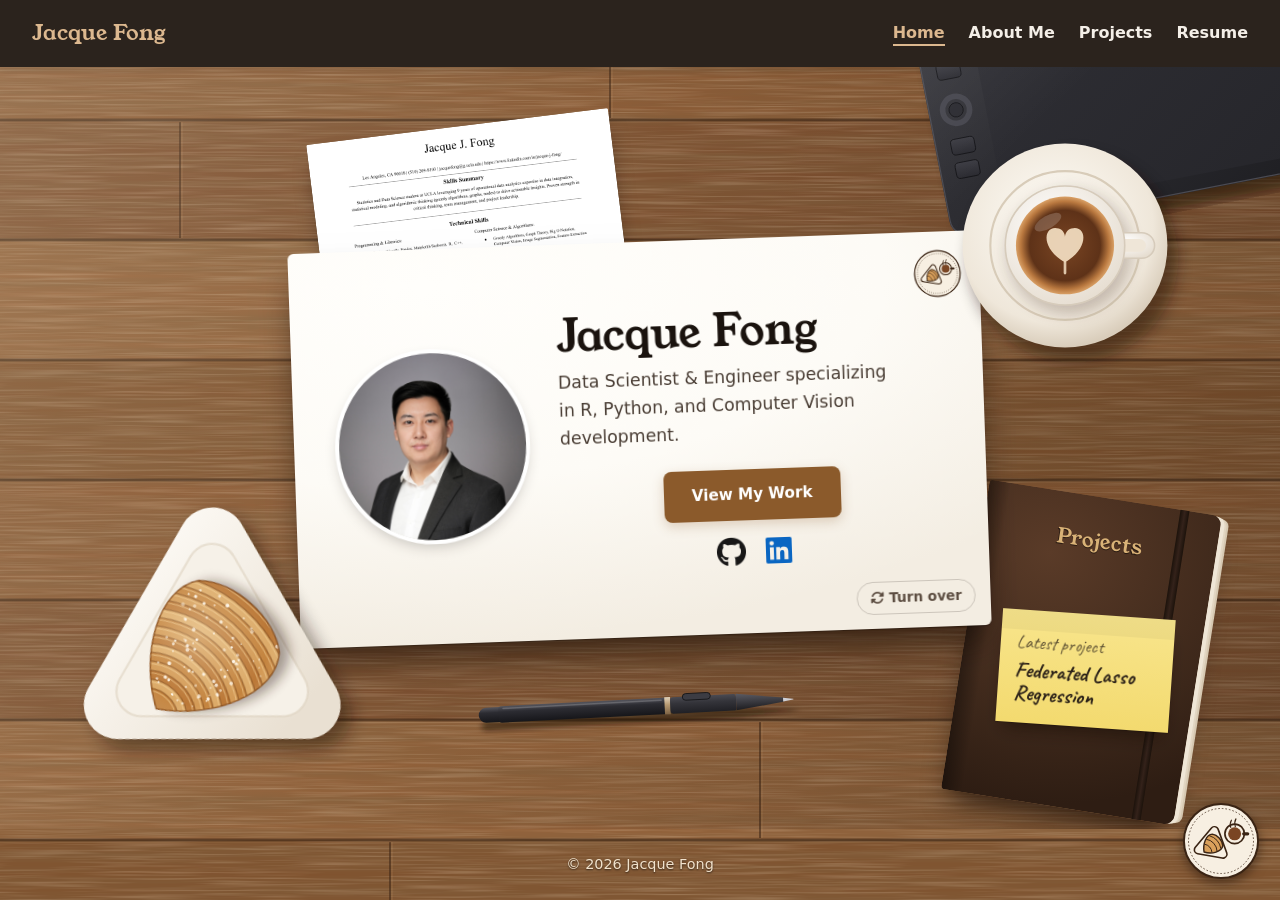
==== commit 85f69d7a: "Added more Main Page details" ====
--- a/index.html
+++ b/index.html
@@ -23,6 +23,7 @@
     </nav>
 
     <main class="desk">
+        <img class="prop prop-tablet" src="/assets/tablet.svg" alt="" aria-hidden="true">
         <div class="desk-scene">
 
             <!-- Things on the desk that are also links -->
@@ -48,6 +49,7 @@
                 </svg>
             </div>
             <img class="prop prop-pastry" src="/assets/sfogliatella.svg" alt="" aria-hidden="true">
+            <img class="prop prop-pen" src="/assets/pen.svg" alt="" aria-hidden="true">
 
             <!-- The business card: front and back -->
             <div class="card-wrap">
--- a/assets/styles.css
+++ b/assets/styles.css
@@ -187,6 +187,7 @@
 
 /* ---------- Home page (index.html): a business card on the desk ---------- */
 .desk {
+    position: relative;
     display: flex;
     justify-content: center;
     align-items: center;
@@ -389,6 +390,10 @@
 .prop-coffee { width: 37cqw; top: -18cqw; right: -30cqw; }
 .prop-coffee img { display: block; width: 100%; }
 .prop-pastry { width: 46cqw; bottom: -22cqw; left: -35cqw; transform: rotate(-8deg); }
+/* Drawing tablet peeking in from the top-right corner of the desk */
+.prop-tablet { z-index: 0; width: clamp(280px, 31vw, 580px); top: -9vw; right: -3vw; transform: rotate(-11deg); }
+/* Tablet pen lying below the card, centered */
+.prop-pen { z-index: 1; width: 50cqw; left: 25cqw; bottom: -13cqw; transform: rotate(-3deg); }
 
 .steam {
     position: absolute;
@@ -432,7 +437,7 @@
     .card-back { align-items: flex-start; }
     .back-text { max-width: 100%; padding-top: 2.5rem; }
     .flip-btn { right: 50%; transform: translateX(50%); bottom: 1rem; }
-    .desk-resume, .desk-notebook { display: none; }
+    .desk-resume, .desk-notebook, .prop-tablet, .prop-pen { display: none; }
     .sticky-note {
         position: relative;
         right: auto; bottom: auto;
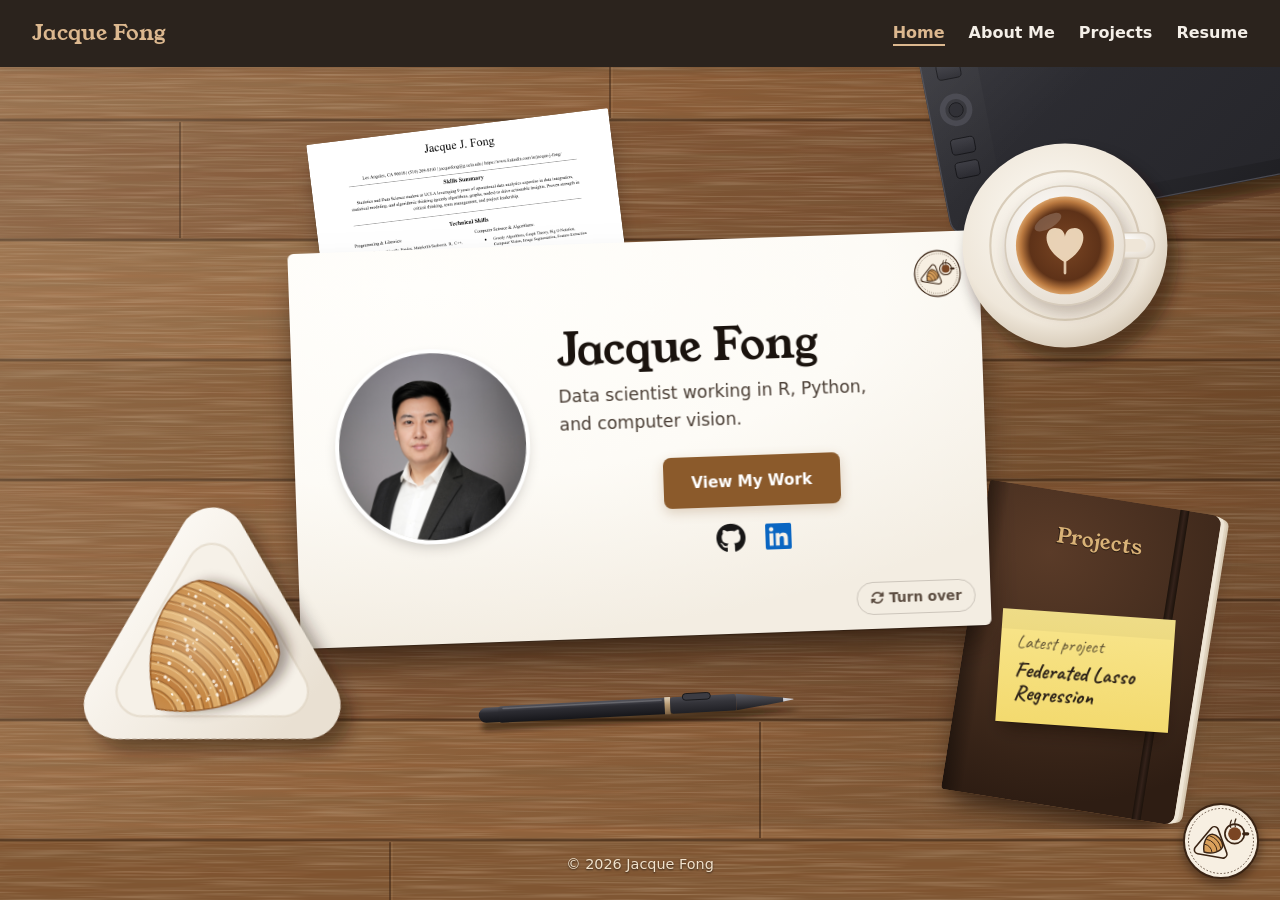
==== commit 3a3396c5: "Updated 404 page and fixed federated lasso program" ====
--- a/index.html
+++ b/index.html
@@ -59,7 +59,7 @@
                         <img class="card-photo" src="/assets/profile.jpg" alt="Photo of Jacque Fong">
                         <div class="card-text">
                             <h1>Jacque Fong</h1>
-                            <p>Data Scientist &amp; Engineer specializing in R, Python, and Computer Vision development.</p>
+                            <p>Data scientist working in R, Python, and computer vision.</p>
                             <div class="actions">
                                 <a href="/projects.html" class="btn">View My Work</a>
                                 <div class="social-links">
--- a/assets/styles.css
+++ b/assets/styles.css
@@ -536,6 +536,12 @@
 .about-cta p { color: #4a3e35; }
 .cta-row { display: flex; justify-content: center; flex-wrap: wrap; gap: 1rem; margin-top: 1.25rem; }
 
+/* ---------- Page not found (404.html) ---------- */
+.not-found { flex: 0 0 auto; max-width: 620px; margin: 5rem auto auto; text-align: center; }   /* sized to its content, footer stays at the bottom */
+.not-found-emblem { width: 96px; margin-bottom: 0.5rem; }
+.not-found h1 { margin: 0 0 0.75rem; }
+.not-found p { margin: 0; color: #4a3e35; font-size: 1.1rem; }
+
 /* ---------- Single project page (project.html) ---------- */
 .back-link { display: inline-block; margin-bottom: 1rem; font-weight: 600; text-decoration: none; }
 
